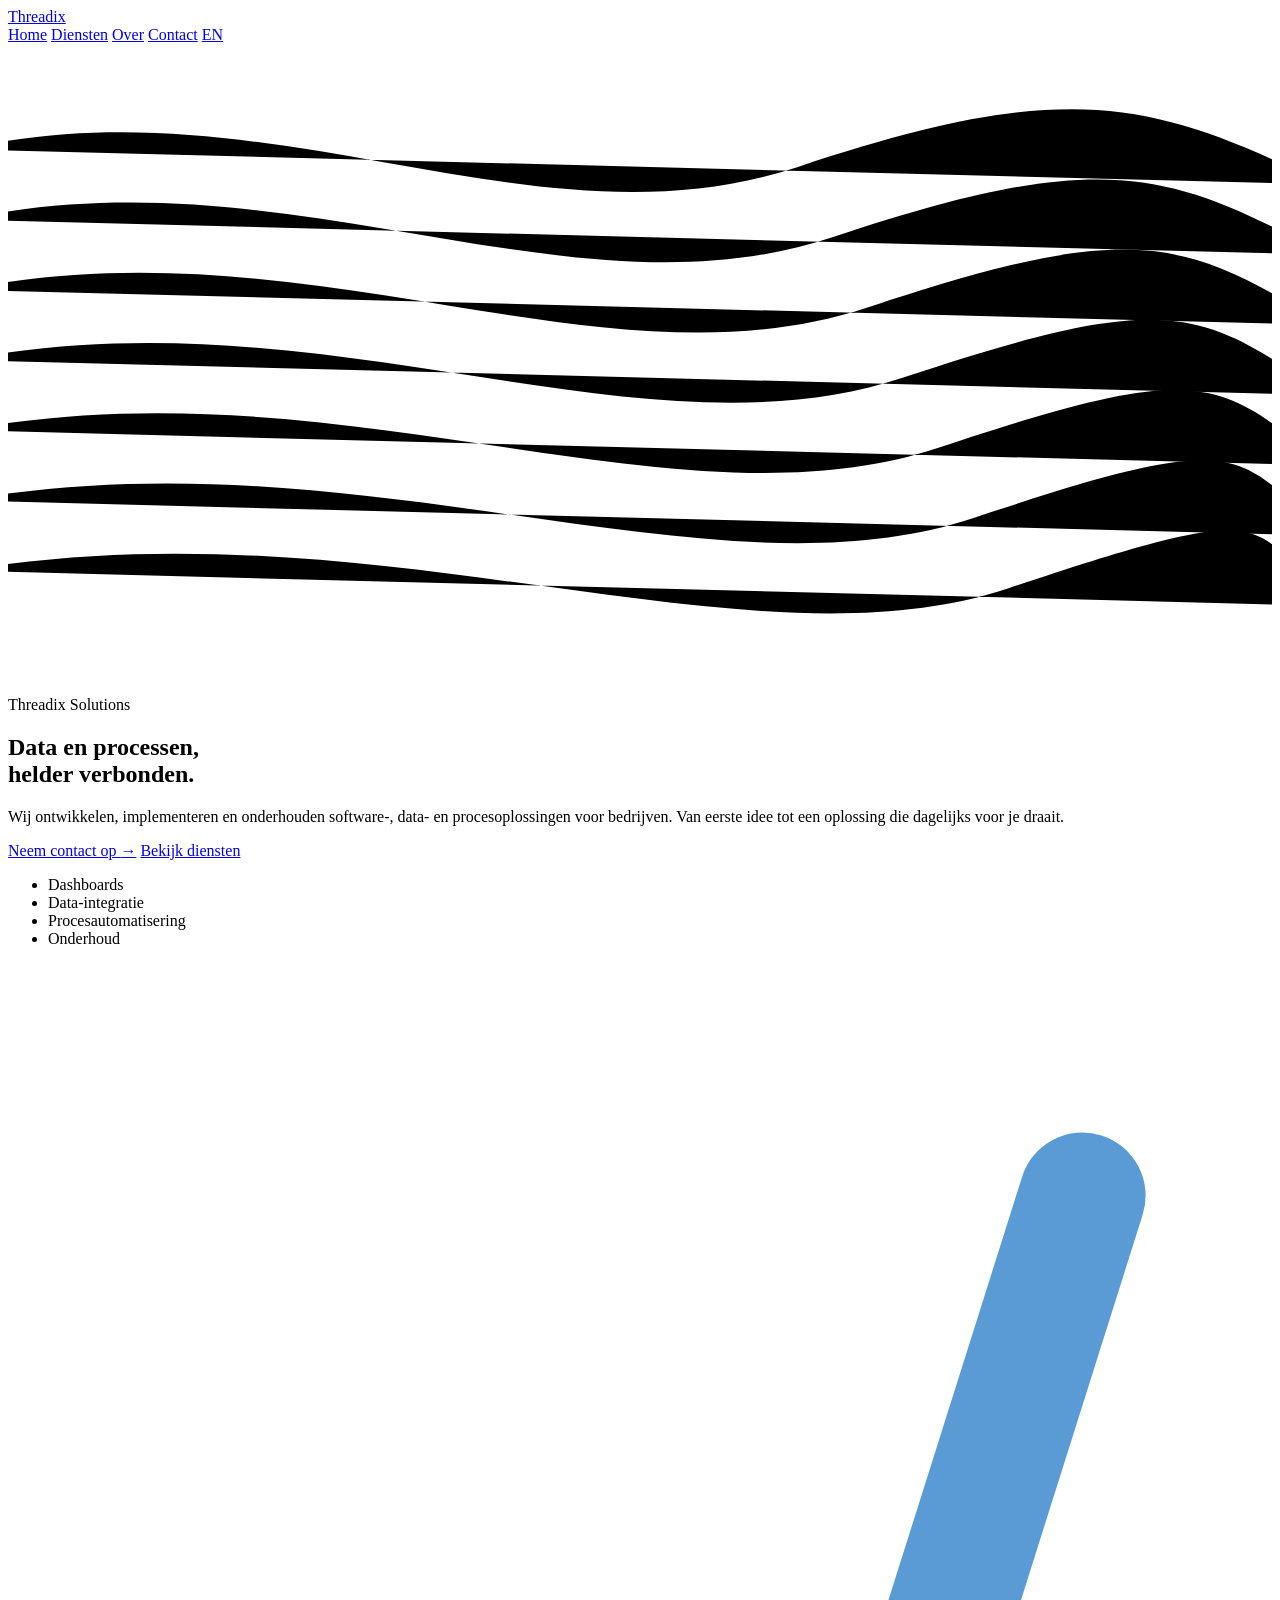
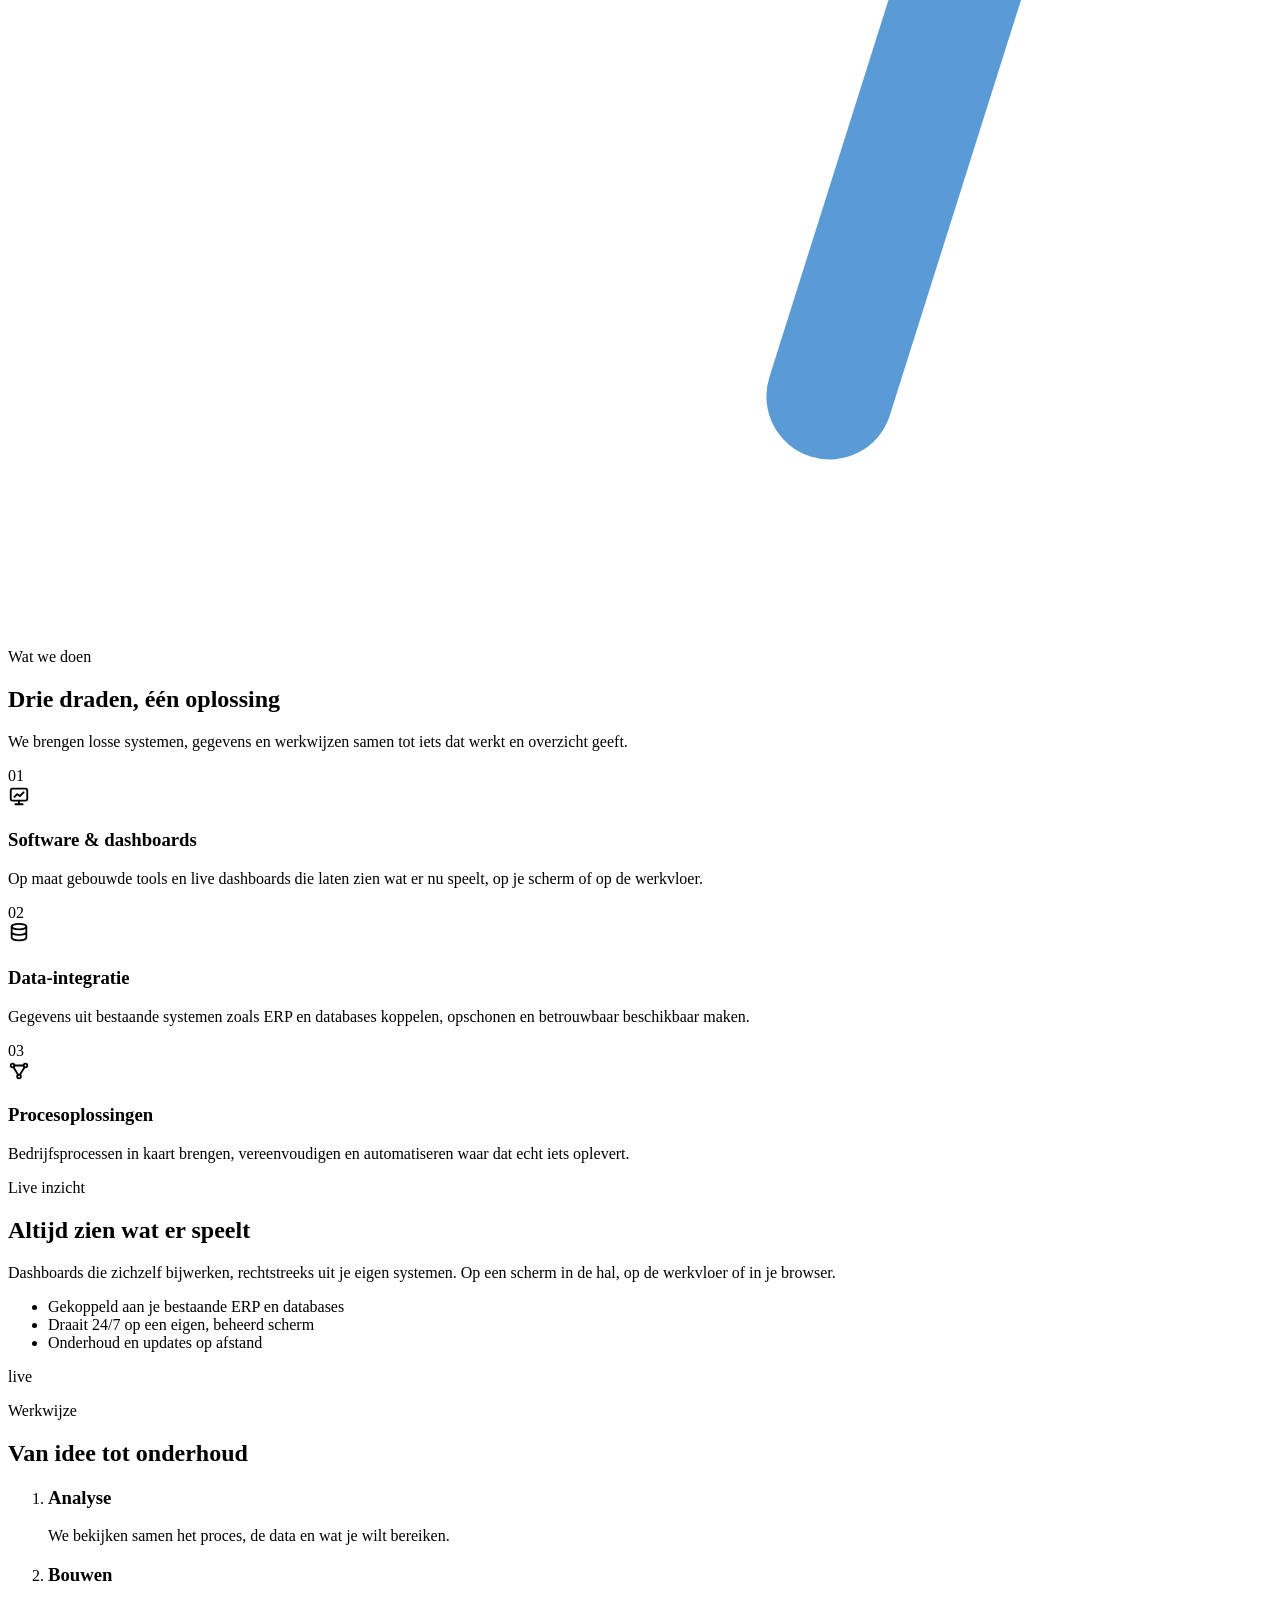
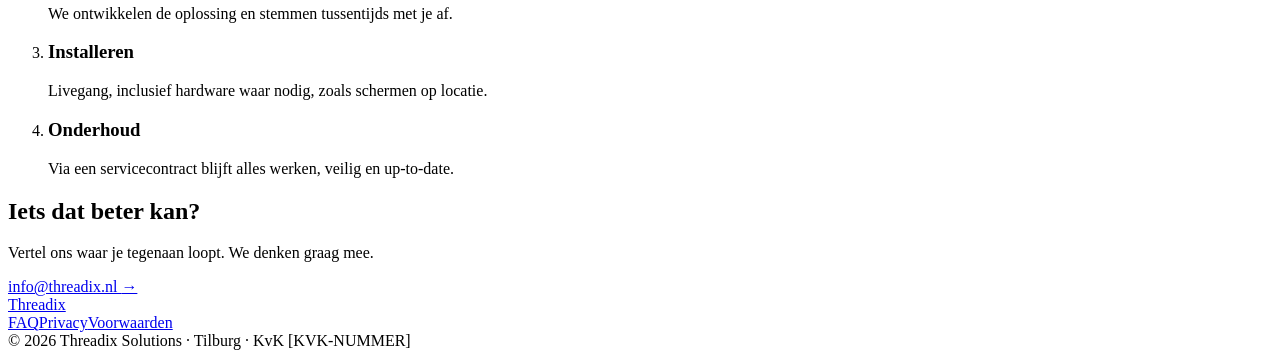
==== index.html @ 9f83ac2f "Add initial index.html for Threadix Solutions website This is the initial commit of the index.html f" ====
<!doctype html>
<html lang="nl">
<head>
  <meta charset="utf-8">
  <meta name="viewport" content="width=device-width, initial-scale=1">
  <title>Threadix Solutions – Software, data en processen voor bedrijven</title>
  <meta name="description" content="Threadix Solutions ontwikkelt, implementeert en onderhoudt software-, data- en procesoplossingen voor bedrijven. Gevestigd in Tilburg.">
  <meta property="og:title" content="Threadix Solutions – Software, data en processen voor bedrijven">
  <meta property="og:description" content="Threadix Solutions ontwikkelt, implementeert en onderhoudt software-, data- en procesoplossingen voor bedrijven. Gevestigd in Tilburg.">
  <link rel="icon" href="favicon.svg" type="image/svg+xml">
  <link rel="stylesheet" href="style.css">
  <script src="site.js" defer></script>
</head>
<body>
  <header class="site-header">
    <div class="wrap">
      <a class="brand" href="index.html"><img src="mark-wit.svg" alt=""><span>Threadix</span></a>
      <nav class="nav" aria-label="Hoofdmenu">
        <a href="index.html" aria-current="page">Home</a>
        <a href="diensten.html">Diensten</a>
        <a href="over.html">Over</a>
        <a href="contact.html">Contact</a>
        <a class="lang" href="en.html" hreflang="en" lang="en">EN</a>
      </nav>
    </div>
  </header>

  <main>
    <section class="hero">
      <svg class="threads-bg" viewBox="0 0 1440 720" preserveAspectRatio="none" aria-hidden="true">
        <path d="M-50 120 C 300 40, 600 240, 900 140 S 1300 60, 1500 160"/>
        <path d="M-50 200 C 320 120, 640 320, 940 220 S 1320 140, 1500 240"/>
        <path d="M-50 280 C 340 200, 680 400, 980 300 S 1340 220, 1500 320"/>
        <path d="M-50 360 C 360 280, 720 480, 1020 380 S 1360 300, 1500 400"/>
        <path d="M-50 440 C 380 360, 760 560, 1060 460 S 1380 380, 1500 480"/>
        <path d="M-50 520 C 400 440, 800 640, 1100 540 S 1400 460, 1500 560"/>
        <path d="M-50 600 C 420 520, 840 720, 1140 620 S 1420 540, 1500 640"/>
      </svg>
      <div class="wrap">
        <div class="hero-text">
          <p class="eyebrow">Threadix Solutions</p>
          <h1>Data en processen,<br><span class="accent">helder verbonden.</span></h1>
          <p class="lead">Wij ontwikkelen, implementeren en onderhouden software-, data- en procesoplossingen voor bedrijven. Van eerste idee tot een oplossing die dagelijks voor je draait.</p>
          <div class="actions">
            <a class="btn btn-primary" href="contact.html">Neem contact op <span class="arrow" aria-hidden="true">→</span></a>
            <a class="btn btn-ghost" href="diensten.html">Bekijk diensten</a>
          </div>
          <ul class="tags"><li>Dashboards</li><li>Data-integratie</li><li>Procesautomatisering</li><li>Onderhoud</li></ul>
        </div>
        <div class="hero-art">
          <svg viewBox="0 0 120 120" aria-hidden="true">
            <g class="draw" stroke-width="12" stroke-linecap="round">
              <line x1="22" y1="98" x2="46" y2="22" stroke="#FFFFFF" pathLength="100"/>
              <line x1="50" y1="98" x2="74" y2="22" stroke="#FFFFFF" pathLength="100"/>
              <line class="pulse" x1="78" y1="98" x2="102" y2="22" stroke="#5B9BD5" pathLength="100"/>
            </g>
          </svg>
        </div>
      </div>
    </section>

    <section class="soft">
      <div class="wrap">
        <div class="reveal">
          <p class="eyebrow">Wat we doen</p>
          <h2>Drie draden, één oplossing</h2>
          <p class="lead">We brengen losse systemen, gegevens en werkwijzen samen tot iets dat werkt en overzicht geeft.</p>
        </div>
        <div class="grid">
          <div class="card reveal">
            <span class="num">01</span>
            <div class="icon"><svg width="22" height="22" viewBox="0 0 24 24" fill="none" stroke="currentColor" stroke-width="2" stroke-linecap="round" aria-hidden="true"><rect x="3" y="4" width="18" height="13" rx="2"/><path d="M8 21h8M12 17v4M7 13l3-3 3 2 4-4"/></svg></div>
            <h3>Software &amp; dashboards</h3>
            <p>Op maat gebouwde tools en live dashboards die laten zien wat er nu speelt, op je scherm of op de werkvloer.</p>
          </div>
          <div class="card reveal">
            <span class="num">02</span>
            <div class="icon"><svg width="22" height="22" viewBox="0 0 24 24" fill="none" stroke="currentColor" stroke-width="2" stroke-linecap="round" aria-hidden="true"><ellipse cx="12" cy="5" rx="8" ry="3"/><path d="M4 5v6c0 1.7 3.6 3 8 3s8-1.3 8-3V5M4 11v6c0 1.7 3.6 3 8 3s8-1.3 8-3v-6"/></svg></div>
            <h3>Data-integratie</h3>
            <p>Gegevens uit bestaande systemen zoals ERP en databases koppelen, opschonen en betrouwbaar beschikbaar maken.</p>
          </div>
          <div class="card reveal">
            <span class="num">03</span>
            <div class="icon"><svg width="22" height="22" viewBox="0 0 24 24" fill="none" stroke="currentColor" stroke-width="2" stroke-linecap="round" aria-hidden="true"><circle cx="5" cy="6" r="2"/><circle cx="19" cy="6" r="2"/><circle cx="12" cy="18" r="2"/><path d="M7 6h10M6 8l5 8M18 8l-5 8"/></svg></div>
            <h3>Procesoplossingen</h3>
            <p>Bedrijfsprocessen in kaart brengen, vereenvoudigen en automatiseren waar dat echt iets oplevert.</p>
          </div>
        </div>
      </div>
    </section>

    <section>
      <div class="wrap split">
        <div class="reveal">
          <p class="eyebrow">Live inzicht</p>
          <h2>Altijd zien wat er speelt</h2>
          <p class="lead">Dashboards die zichzelf bijwerken, rechtstreeks uit je eigen systemen. Op een scherm in de hal, op de werkvloer of in je browser.</p>
          <ul class="check">
            <li>Gekoppeld aan je bestaande ERP en databases</li>
            <li>Draait 24/7 op een eigen, beheerd scherm</li>
            <li>Onderhoud en updates op afstand</li>
          </ul>
        </div>
        <div class="screen reveal" aria-hidden="true">
          <div class="screen-bar"><span></span><span></span><span></span></div>
          <div class="screen-grid">
            <div class="tile accent-tile"><div class="bar w60"></div><div class="bar w40"></div><span class="status">live</span></div>
            <div class="tile"><div class="bar w80"></div><div class="bar w40"></div></div>
            <div class="tile"><div class="bar w60"></div><div class="bar w80"></div></div>
            <div class="tile wide"><div class="bar w40"></div>
              <div class="spark"><i style="height:40%"></i><i style="height:65%;animation-delay:.1s"></i><i style="height:50%;animation-delay:.2s"></i><i style="height:80%;animation-delay:.3s"></i><i style="height:60%;animation-delay:.4s"></i><i style="height:90%;animation-delay:.5s"></i><i style="height:70%;animation-delay:.6s"></i><i style="height:85%;animation-delay:.7s"></i></div>
            </div>
            <div class="tile"><div class="bar w80"></div><div class="bar w60"></div><div class="bar w40"></div></div>
          </div>
        </div>
      </div>
    </section>

    <section class="soft">
      <div class="wrap">
        <div class="reveal">
          <p class="eyebrow">Werkwijze</p>
          <h2>Van idee tot onderhoud</h2>
        </div>
        <ol class="steps reveal">
          <li><h3>Analyse</h3><p>We bekijken samen het proces, de data en wat je wilt bereiken.</p></li>
          <li><h3>Bouwen</h3><p>We ontwikkelen de oplossing en stemmen tussentijds met je af.</p></li>
          <li><h3>Installeren</h3><p>Livegang, inclusief hardware waar nodig, zoals schermen op locatie.</p></li>
          <li><h3>Onderhoud</h3><p>Via een servicecontract blijft alles werken, veilig en up-to-date.</p></li>
        </ol>
      </div>
    </section>

    <section class="cta">
      <div class="wrap reveal">
        <div>
          <h2>Iets dat beter kan?</h2>
          <p>Vertel ons waar je tegenaan loopt. We denken graag mee.</p>
        </div>
        <a class="btn btn-primary" href="mailto:info@threadix.nl">info@threadix.nl <span class="arrow" aria-hidden="true">→</span></a>
      </div>
    </section>
  </main>

  <footer class="site-footer">
    <div class="wrap">
      <a class="brand" href="index.html"><img src="mark-wit.svg" alt=""><span>Threadix</span></a>
      <div class="footer-links"><a href="faq.html">FAQ</a><a href="privacy.html">Privacy</a><a href="voorwaarden.html">Voorwaarden</a></div>
      <span class="mono">© 2026 Threadix Solutions · Tilburg · KvK [KVK-NUMMER]</span>
    </div>
  </footer>
</body>
</html>
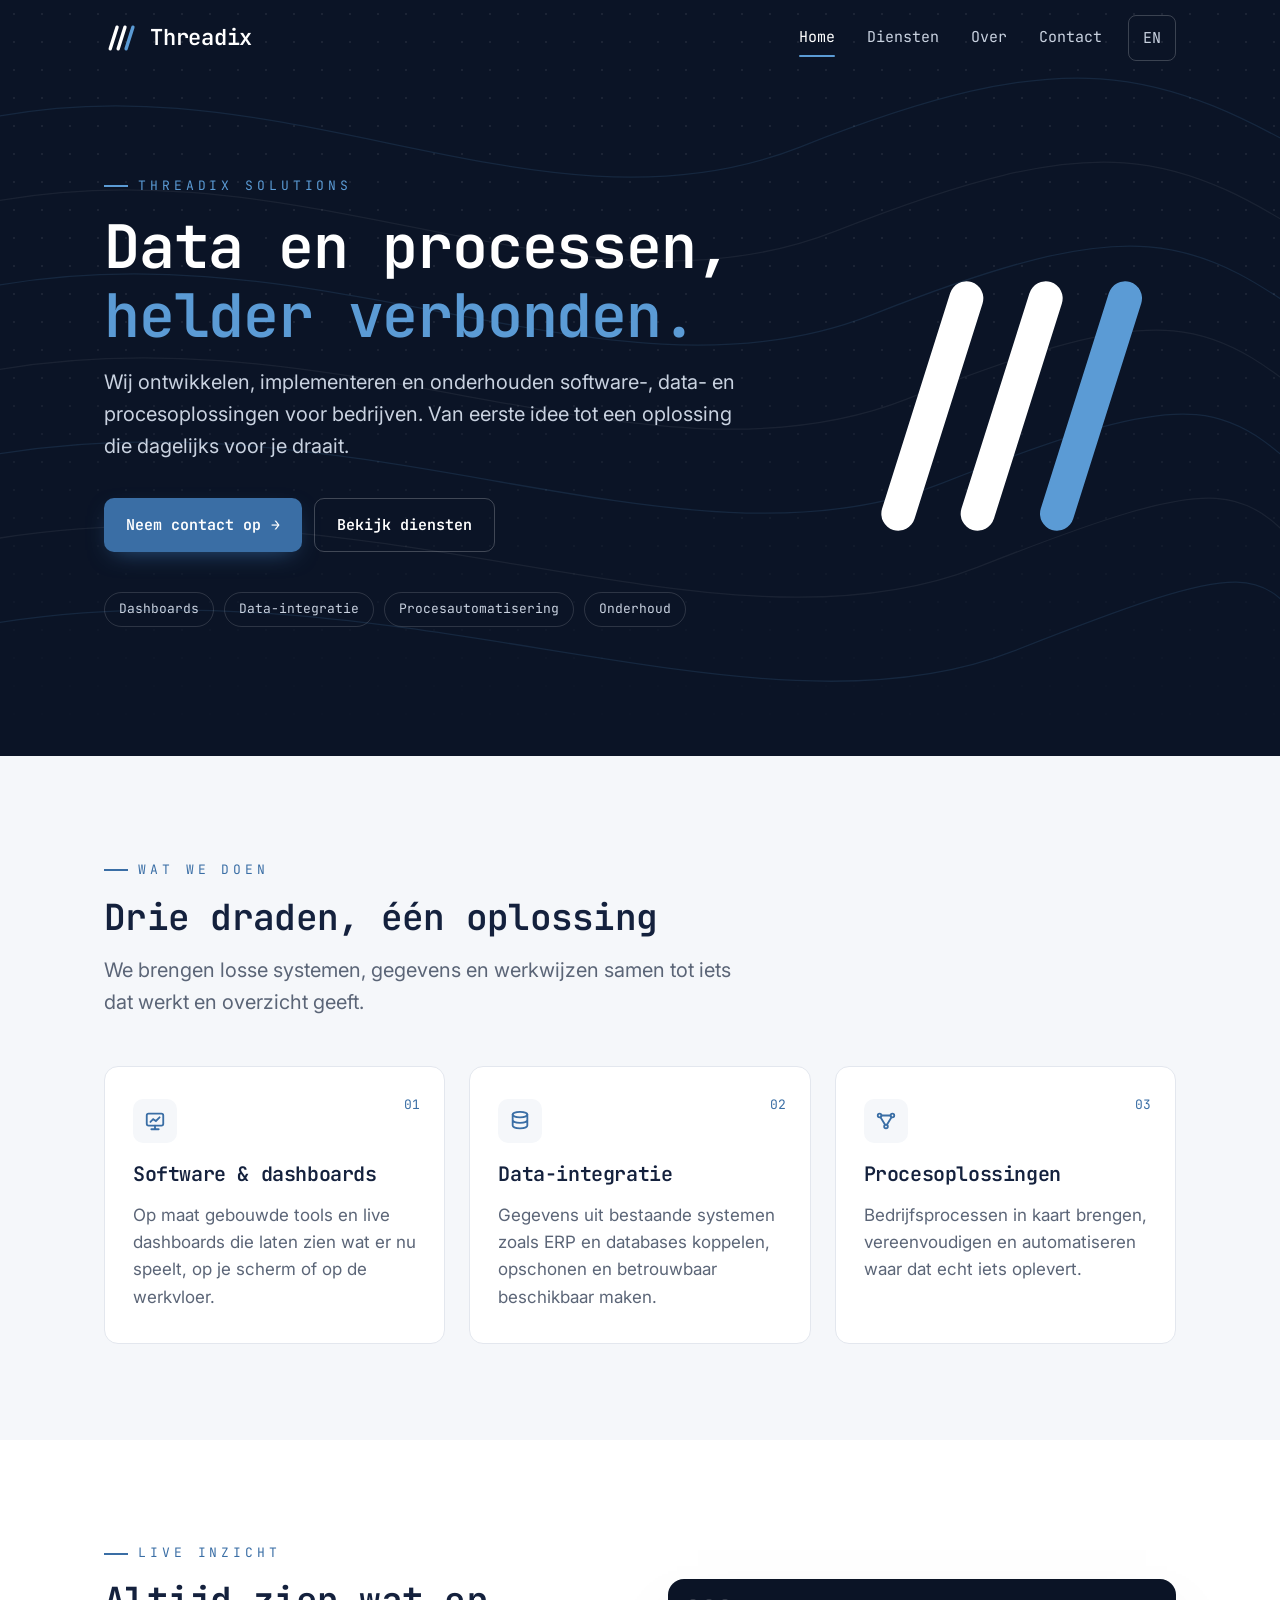
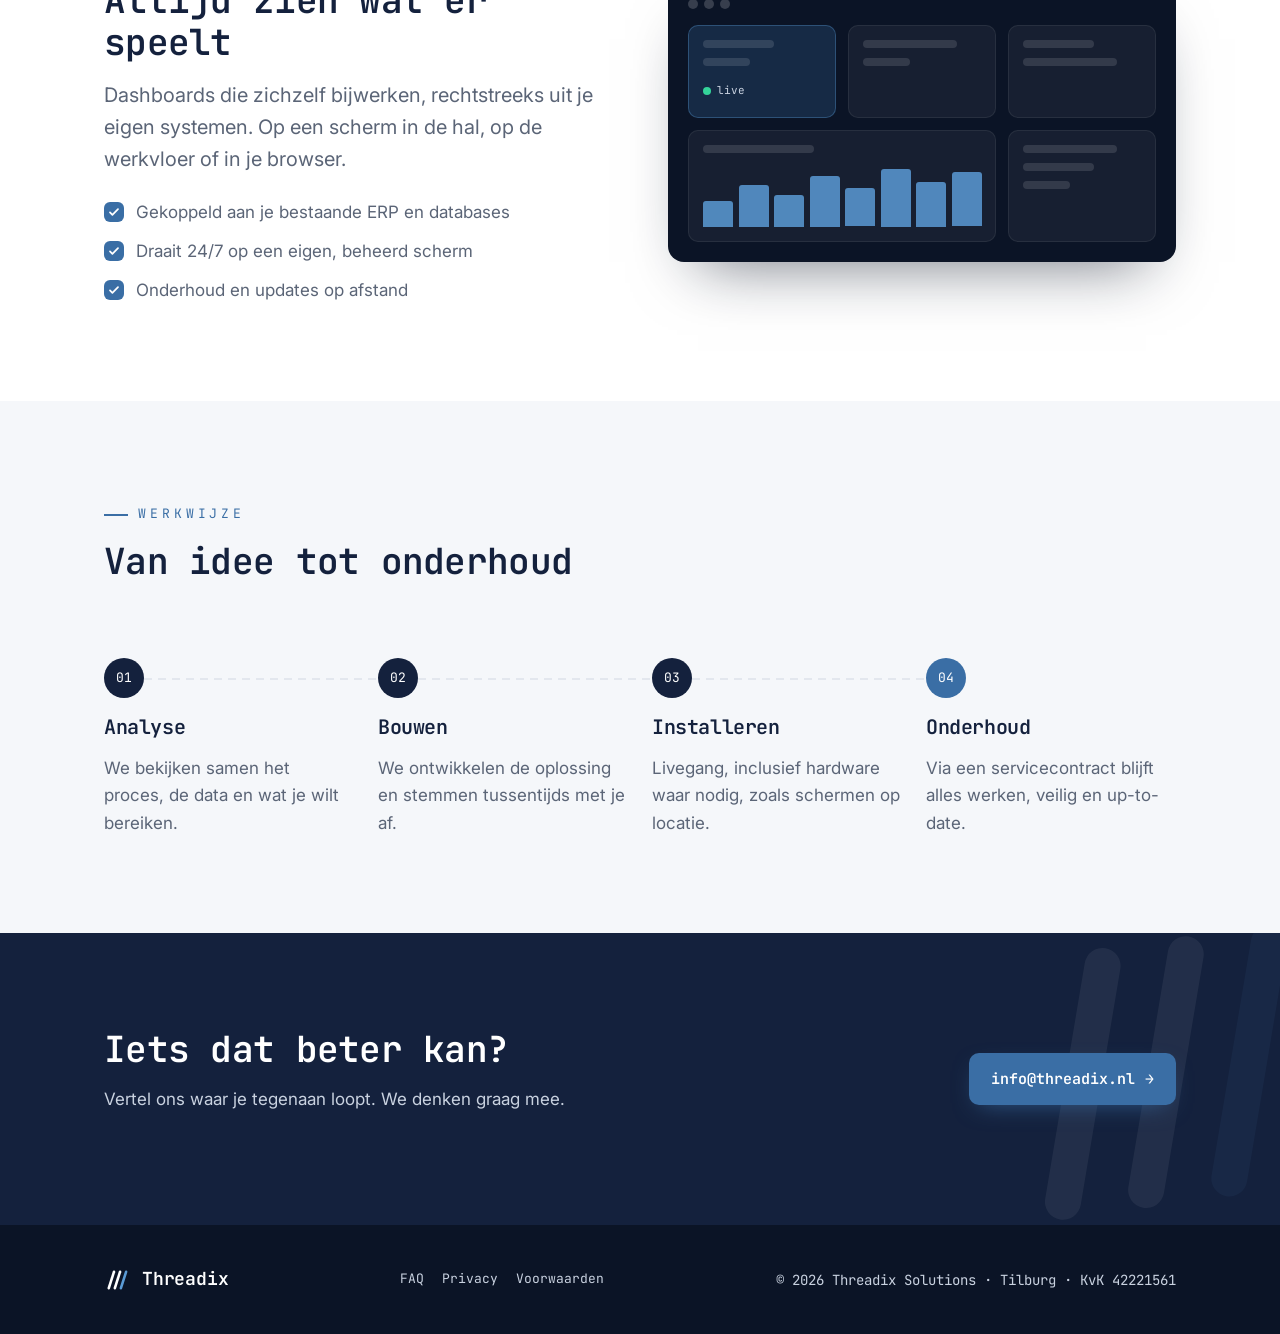
==== commit 7a12f74e: "Update index.html" ====
--- a/index.html
+++ b/index.html
@@ -146,7 +146,7 @@
     <div class="wrap">
       <a class="brand" href="index.html"><img src="mark-wit.svg" alt=""><span>Threadix</span></a>
       <div class="footer-links"><a href="faq.html">FAQ</a><a href="privacy.html">Privacy</a><a href="voorwaarden.html">Voorwaarden</a></div>
-      <span class="mono">© 2026 Threadix Solutions · Tilburg · KvK [KVK-NUMMER]</span>
+      <span class="mono">© 2026 Threadix Solutions · Tilburg · KvK 42221561</span>
     </div>
   </footer>
 </body>
--- a/style.css
+++ b/style.css
@@ -0,0 +1,235 @@
+@import url('https://fonts.googleapis.com/css2?family=Inter:wght@400;500&family=JetBrains+Mono:wght@500;600&display=swap');
+
+:root {
+  --navy: #14213D;
+  --navy-deep: #0B1426;
+  --steel: #3A6EA5;
+  --steel-light: #5B9BD5;
+  --ink: #1B2433;
+  --muted: #5B6577;
+  --line: #E3E7EE;
+  --bg: #FFFFFF;
+  --bg-soft: #F5F7FA;
+  --on-dark: #C9D2E0;
+  --mono: 'JetBrains Mono', ui-monospace, monospace;
+  --sans: 'Inter', system-ui, sans-serif;
+}
+
+* { box-sizing: border-box; }
+html { scroll-behavior: smooth; }
+body { margin: 0; font-family: var(--sans); color: var(--ink); background: var(--bg); line-height: 1.6; font-size: 17px; }
+img { max-width: 100%; display: block; }
+a { color: var(--steel); }
+a:hover { color: var(--navy); }
+.wrap { max-width: 1120px; margin: 0 auto; padding: 0 24px; position: relative; }
+
+/* Header */
+.site-header { position: fixed; inset: 0 0 auto 0; z-index: 20; transition: background .3s, border-color .3s; border-bottom: 1px solid transparent; }
+.site-header.scrolled { background: rgba(11, 20, 38, .82); backdrop-filter: blur(12px); -webkit-backdrop-filter: blur(12px); border-bottom-color: rgba(255,255,255,.08); }
+.site-header .wrap { display: flex; align-items: center; justify-content: space-between; gap: 24px; min-height: 76px; flex-wrap: wrap; }
+.brand { display: flex; align-items: center; gap: 12px; text-decoration: none; color: #fff; }
+.brand img { width: 34px; height: 34px; }
+.brand span { font-family: var(--mono); font-weight: 600; font-size: 22px; letter-spacing: -0.01em; }
+.nav { display: flex; gap: 4px; flex-wrap: wrap; }
+.nav a { font-family: var(--mono); font-size: 15px; text-decoration: none; color: var(--on-dark); padding: 10px 14px; border-radius: 8px; position: relative; }
+.nav a:hover { color: #fff; background: rgba(255,255,255,.06); }
+.nav a[aria-current="page"] { color: #fff; }
+.nav a[aria-current="page"]::after { content: ""; position: absolute; left: 14px; right: 14px; bottom: 4px; height: 2px; background: var(--steel-light); border-radius: 2px; }
+
+/* Type */
+h1, h2, h3 { font-family: var(--mono); color: var(--navy); line-height: 1.15; letter-spacing: -0.02em; margin: 0 0 16px; }
+h1 { font-size: clamp(36px, 5.4vw, 60px); font-weight: 600; }
+h2 { font-size: clamp(26px, 3.2vw, 36px); font-weight: 600; }
+h3 { font-size: 20px; font-weight: 600; }
+p { margin: 0 0 16px; }
+.lead { font-size: 20px; color: var(--muted); max-width: 640px; }
+.eyebrow { font-family: var(--mono); font-size: 13px; letter-spacing: 0.3em; text-transform: uppercase; color: var(--steel); margin-bottom: 16px; display: inline-flex; align-items: center; gap: 10px; }
+.eyebrow::before { content: ""; width: 24px; height: 2px; background: currentColor; }
+.accent { color: var(--steel-light); }
+
+/* Sections */
+section { padding: 96px 0; position: relative; }
+.soft { background: var(--bg-soft); }
+
+/* Dark hero */
+.hero { background: var(--navy-deep); color: #fff; padding: 168px 0 112px; overflow: hidden; isolation: isolate; }
+.hero::before { content: ""; position: absolute; inset: 0; background-image: radial-gradient(rgba(255,255,255,.07) 1px, transparent 1px); background-size: 28px 28px; z-index: -2; mask-image: linear-gradient(to bottom, #000 40%, transparent); -webkit-mask-image: linear-gradient(to bottom, #000 40%, transparent); }
+.hero h1 { color: #fff; }
+.hero .lead { color: var(--on-dark); }
+.hero .eyebrow { color: var(--steel-light); }
+.hero .wrap { display: flex; align-items: center; justify-content: space-between; gap: 48px; flex-wrap: wrap; }
+.hero-text { flex: 1 1 520px; }
+.hero-art { flex: 0 0 340px; width: 340px; }
+.hero-art svg { width: 100%; height: auto; display: block; }
+.hero.small { padding: 152px 0 80px; }
+
+.threads-bg { position: absolute; inset: 0; width: 100%; height: 100%; z-index: -1; opacity: .9; }
+.threads-bg path { fill: none; stroke: rgba(91,155,213,.16); stroke-width: 1.2; animation: drift 14s ease-in-out infinite alternate; }
+.threads-bg path:nth-child(2n) { animation-duration: 18s; stroke: rgba(255,255,255,.07); }
+.threads-bg path:nth-child(3n) { animation-duration: 22s; }
+@keyframes drift { from { transform: translateY(-14px); } to { transform: translateY(14px); } }
+
+.draw line { stroke-dasharray: 100; stroke-dashoffset: 100; animation: draw 1.2s cubic-bezier(.6,.1,.2,1) forwards; }
+.draw line:nth-child(2) { animation-delay: .25s; }
+.draw line:nth-child(3) { animation-delay: .5s; }
+@keyframes draw { to { stroke-dashoffset: 0; } }
+.pulse { animation: pulse 3.2s ease-in-out 1.8s infinite; transform-origin: center; }
+@keyframes pulse { 0%,100% { opacity: 1; } 50% { opacity: .55; } }
+
+/* Buttons */
+.btn { display: inline-flex; align-items: center; gap: 10px; font-family: var(--mono); font-size: 15px; font-weight: 600; text-decoration: none; padding: 14px 22px; border-radius: 10px; min-height: 48px; transition: transform .2s, background .2s, border-color .2s, box-shadow .2s; }
+.btn .arrow { transition: transform .2s; }
+.btn:hover .arrow { transform: translateX(4px); }
+.btn-primary { background: var(--steel); color: #fff; box-shadow: 0 8px 24px -10px rgba(58,110,165,.8); }
+.btn-primary:hover { background: #2F5C8C; color: #fff; transform: translateY(-1px); }
+.btn-ghost { color: #fff; border: 1px solid rgba(255,255,255,.22); }
+.btn-ghost:hover { border-color: #fff; color: #fff; }
+.btn-dark { background: var(--navy); color: #fff; }
+.btn-dark:hover { background: var(--navy-deep); color: #fff; }
+.actions { display: flex; gap: 12px; flex-wrap: wrap; margin-top: 36px; }
+
+/* Tag strip */
+.tags { display: flex; gap: 10px; flex-wrap: wrap; margin-top: 40px; padding: 0; list-style: none; }
+.tags li { font-family: var(--mono); font-size: 13px; color: var(--on-dark); border: 1px solid rgba(255,255,255,.14); border-radius: 999px; padding: 6px 14px; }
+
+/* Grid + cards */
+.grid { display: grid; grid-template-columns: repeat(auto-fit, minmax(260px, 1fr)); gap: 24px; margin-top: 48px; }
+.card { background: #fff; border: 1px solid var(--line); border-radius: 14px; padding: 32px 28px; position: relative; overflow: hidden; transition: transform .25s, box-shadow .25s, border-color .25s; }
+.card::before { content: ""; position: absolute; left: 0; top: 0; height: 3px; width: 0; background: linear-gradient(90deg, var(--navy), var(--steel-light)); transition: width .4s; }
+.card:hover { transform: translateY(-4px); box-shadow: 0 20px 40px -24px rgba(20,33,61,.35); border-color: #CFD6E2; }
+.card:hover::before { width: 100%; }
+.card p { color: var(--muted); margin: 0; }
+.card .icon { width: 44px; height: 44px; border-radius: 10px; background: var(--bg-soft); display: grid; place-items: center; margin-bottom: 20px; color: var(--steel); }
+.card .num { font-family: var(--mono); font-size: 13px; color: var(--steel); position: absolute; right: 24px; top: 28px; }
+
+/* Split feature */
+.split { display: flex; gap: 56px; align-items: center; flex-wrap: wrap; }
+.split > * { flex: 1 1 420px; min-width: 0; }
+.screen { background: var(--navy-deep); border-radius: 16px; padding: 20px; box-shadow: 0 30px 60px -30px rgba(11,20,38,.6); }
+.screen-bar { display: flex; gap: 6px; margin-bottom: 16px; }
+.screen-bar span { width: 10px; height: 10px; border-radius: 50%; background: rgba(255,255,255,.18); }
+.screen-grid { display: grid; grid-template-columns: repeat(3, minmax(0, 1fr)); gap: 12px; }
+.tile { background: rgba(255,255,255,.05); border: 1px solid rgba(255,255,255,.07); border-radius: 10px; padding: 14px; min-height: 84px; }
+.tile .bar { height: 8px; border-radius: 4px; background: rgba(255,255,255,.12); margin-bottom: 10px; }
+.tile .bar.w60 { width: 60%; } .tile .bar.w40 { width: 40%; } .tile .bar.w80 { width: 80%; }
+.tile.wide { grid-column: span 2; }
+.tile.accent-tile { background: rgba(58,110,165,.25); border-color: rgba(91,155,213,.35); }
+.spark { display: flex; align-items: flex-end; gap: 6px; height: 64px; margin-top: 8px; }
+.spark i { flex: 1; background: var(--steel-light); border-radius: 3px 3px 0 0; opacity: .85; animation: grow 1.4s ease-out both; transform-origin: bottom; }
+@keyframes grow { from { transform: scaleY(0); } to { transform: scaleY(1); } }
+.status { display: inline-flex; align-items: center; gap: 6px; font-family: var(--mono); font-size: 11px; color: var(--on-dark); }
+.status::before { content: ""; width: 8px; height: 8px; border-radius: 50%; background: #34D399; box-shadow: 0 0 0 0 rgba(52,211,153,.6); animation: ping 2s infinite; }
+@keyframes ping { 0% { box-shadow: 0 0 0 0 rgba(52,211,153,.6); } 100% { box-shadow: 0 0 0 10px rgba(52,211,153,0); } }
+.check { list-style: none; padding: 0; margin: 24px 0 0; display: grid; gap: 12px; }
+.check li { display: flex; gap: 12px; align-items: flex-start; color: var(--muted); }
+.check li::before { content: ""; flex: 0 0 20px; height: 20px; margin-top: 3px; border-radius: 6px; background: var(--steel) url("data:image/svg+xml,%3Csvg xmlns='http://www.w3.org/2000/svg' viewBox='0 0 20 20'%3E%3Cpath d='M5 10.5l3 3 7-7' fill='none' stroke='white' stroke-width='2.2' stroke-linecap='round' stroke-linejoin='round'/%3E%3C/svg%3E") center/16px no-repeat; }
+
+/* Steps */
+.steps { list-style: none; padding: 0; margin: 48px 0 0; display: grid; grid-template-columns: repeat(auto-fit, minmax(220px, 1fr)); gap: 24px; counter-reset: s; position: relative; }
+.steps li { padding-top: 28px; counter-increment: s; position: relative; }
+.steps li::before { content: "0" counter(s); font-family: var(--mono); font-size: 13px; color: #fff; background: var(--navy); width: 40px; height: 40px; border-radius: 50%; display: grid; place-items: center; margin-bottom: 18px; position: relative; z-index: 1; }
+.steps li::after { content: ""; position: absolute; top: 48px; left: 40px; right: -24px; height: 2px; background: repeating-linear-gradient(90deg, var(--line) 0 8px, transparent 8px 14px); }
+.steps li:last-child::after { display: none; }
+.steps li:last-child::before { background: var(--steel); }
+.steps p { color: var(--muted); margin: 0; }
+
+/* Service blocks */
+.service { display: flex; gap: 48px; flex-wrap: wrap; padding: 48px 0; border-top: 1px solid var(--line); }
+.service:first-of-type { border-top: 0; }
+.service h2 { flex: 1 1 280px; font-size: 26px; display: flex; gap: 14px; align-items: baseline; }
+.service h2 small { font-size: 14px; color: var(--steel); font-weight: 500; }
+.service .body { flex: 2 1 480px; }
+.service ul { padding-left: 20px; margin: 0; color: var(--muted); }
+.service li { margin-bottom: 8px; }
+
+/* Contact */
+.contact-card { background: #fff; border: 1px solid var(--line); border-radius: 16px; padding: 12px 32px; max-width: 620px; box-shadow: 0 30px 60px -40px rgba(20,33,61,.4); }
+.contact-list { list-style: none; padding: 0; margin: 0; }
+.contact-list li { display: flex; justify-content: space-between; gap: 16px; flex-wrap: wrap; border-bottom: 1px solid var(--line); padding: 20px 0; }
+.contact-list li:last-child { border-bottom: 0; }
+.contact-list .label { font-family: var(--mono); font-size: 14px; color: var(--muted); }
+.contact-list a, .contact-list .value { font-family: var(--mono); font-weight: 600; color: var(--navy); text-decoration: none; }
+.contact-list a:hover { color: var(--steel); }
+
+/* CTA band */
+.cta { background: var(--navy); color: #fff; overflow: hidden; isolation: isolate; }
+.cta::after { content: ""; position: absolute; right: -60px; top: -40px; width: 360px; height: 360px; background: url("mark-wit.svg") center/contain no-repeat; opacity: .06; z-index: -1; transform: rotate(-8deg); }
+.cta h2 { color: #fff; }
+.cta p { color: var(--on-dark); }
+.cta .wrap { display: flex; align-items: center; justify-content: space-between; gap: 32px; flex-wrap: wrap; }
+
+/* Footer */
+.site-footer { background: var(--navy-deep); padding: 40px 0; font-size: 14px; color: var(--on-dark); }
+.site-footer .wrap { display: flex; justify-content: space-between; gap: 16px; flex-wrap: wrap; align-items: center; }
+.site-footer .mono { font-family: var(--mono); }
+.site-footer .brand span { font-size: 18px; }
+.site-footer .brand img { width: 26px; height: 26px; }
+
+
+/* Language switch */
+.lang { font-family: var(--mono); font-size: 13px; color: var(--on-dark); text-decoration: none; border: 1px solid rgba(255,255,255,.2); border-radius: 6px; padding: 6px 10px; margin-left: 8px; }
+.lang:hover { color: #fff; border-color: #fff; }
+
+/* Prose pages (privacy, terms) */
+.prose { max-width: 760px; }
+.prose h2 { font-size: 22px; margin-top: 40px; }
+.prose p, .prose li { color: var(--ink); }
+.prose ul { padding-left: 20px; }
+.prose .muted { color: var(--muted); font-size: 15px; }
+
+/* FAQ */
+.faq { max-width: 820px; margin-top: 40px; }
+.faq details { border-bottom: 1px solid var(--line); padding: 20px 0; }
+.faq summary { font-family: var(--mono); font-weight: 600; color: var(--navy); cursor: pointer; list-style: none; display: flex; justify-content: space-between; gap: 16px; font-size: 17px; }
+.faq summary::-webkit-details-marker { display: none; }
+.faq summary::after { content: "+"; color: var(--steel); font-size: 22px; line-height: 1; transition: transform .2s; }
+.faq details[open] summary::after { transform: rotate(45deg); }
+.faq details p { margin: 14px 0 0; color: var(--muted); }
+
+/* Case */
+.case { background: #fff; border: 1px solid var(--line); border-radius: 16px; overflow: hidden; display: flex; flex-wrap: wrap; }
+.case .case-side { background: var(--navy-deep); color: #fff; padding: 36px; flex: 1 1 300px; }
+.case .case-side h3 { color: #fff; }
+.case .case-side p { color: var(--on-dark); }
+.case .case-body { padding: 36px; flex: 2 1 420px; }
+.case dl { display: grid; grid-template-columns: repeat(auto-fit, minmax(180px, 1fr)); gap: 20px; margin: 0; }
+.case dt { font-family: var(--mono); font-size: 13px; color: var(--steel); margin-bottom: 6px; }
+.case dd { margin: 0; color: var(--muted); }
+.tag-dark { display: inline-block; font-family: var(--mono); font-size: 12px; color: var(--steel-light); border: 1px solid rgba(91,155,213,.4); border-radius: 999px; padding: 4px 12px; margin-bottom: 16px; }
+
+/* About */
+.about-grid { display: flex; gap: 56px; flex-wrap: wrap; align-items: flex-start; }
+.about-grid > * { flex: 1 1 380px; min-width: 0; }
+.fact { border-left: 3px solid var(--steel); padding-left: 18px; margin-bottom: 24px; }
+.fact strong { font-family: var(--mono); color: var(--navy); display: block; margin-bottom: 4px; }
+.fact span { color: var(--muted); }
+
+/* 404 */
+.notfound { min-height: 70vh; display: flex; align-items: center; }
+
+/* Footer links */
+.footer-links { display: flex; gap: 18px; flex-wrap: wrap; }
+.footer-links a { color: var(--on-dark); text-decoration: none; font-family: var(--mono); font-size: 13px; }
+.footer-links a:hover { color: #fff; }
+
+/* Reveal */
+.reveal { opacity: 0; transform: translateY(24px); transition: opacity .7s ease, transform .7s ease; }
+.reveal.in { opacity: 1; transform: none; }
+
+@media (max-width: 720px) {
+  section { padding: 64px 0; }
+  .site-header { background: rgba(11, 20, 38, .92); backdrop-filter: blur(12px); -webkit-backdrop-filter: blur(12px); }
+  .site-header .wrap { min-height: 60px; padding-top: 8px; padding-bottom: 8px; gap: 4px; }
+  .nav { flex-wrap: nowrap; overflow-x: auto; width: 100%; margin: 0 -10px; }
+  .nav a { padding: 10px; white-space: nowrap; }
+  .hero, .hero.small { padding: 150px 0 64px; }
+  .hero-art { display: none; }
+  .steps li::after { display: none; }
+  .contact-card { padding: 4px 20px; }
+}
+
+@media (prefers-reduced-motion: reduce) {
+  *, *::before, *::after { animation: none !important; transition: none !important; }
+  .draw line { stroke-dashoffset: 0; }
+  .reveal { opacity: 1; transform: none; }
+}
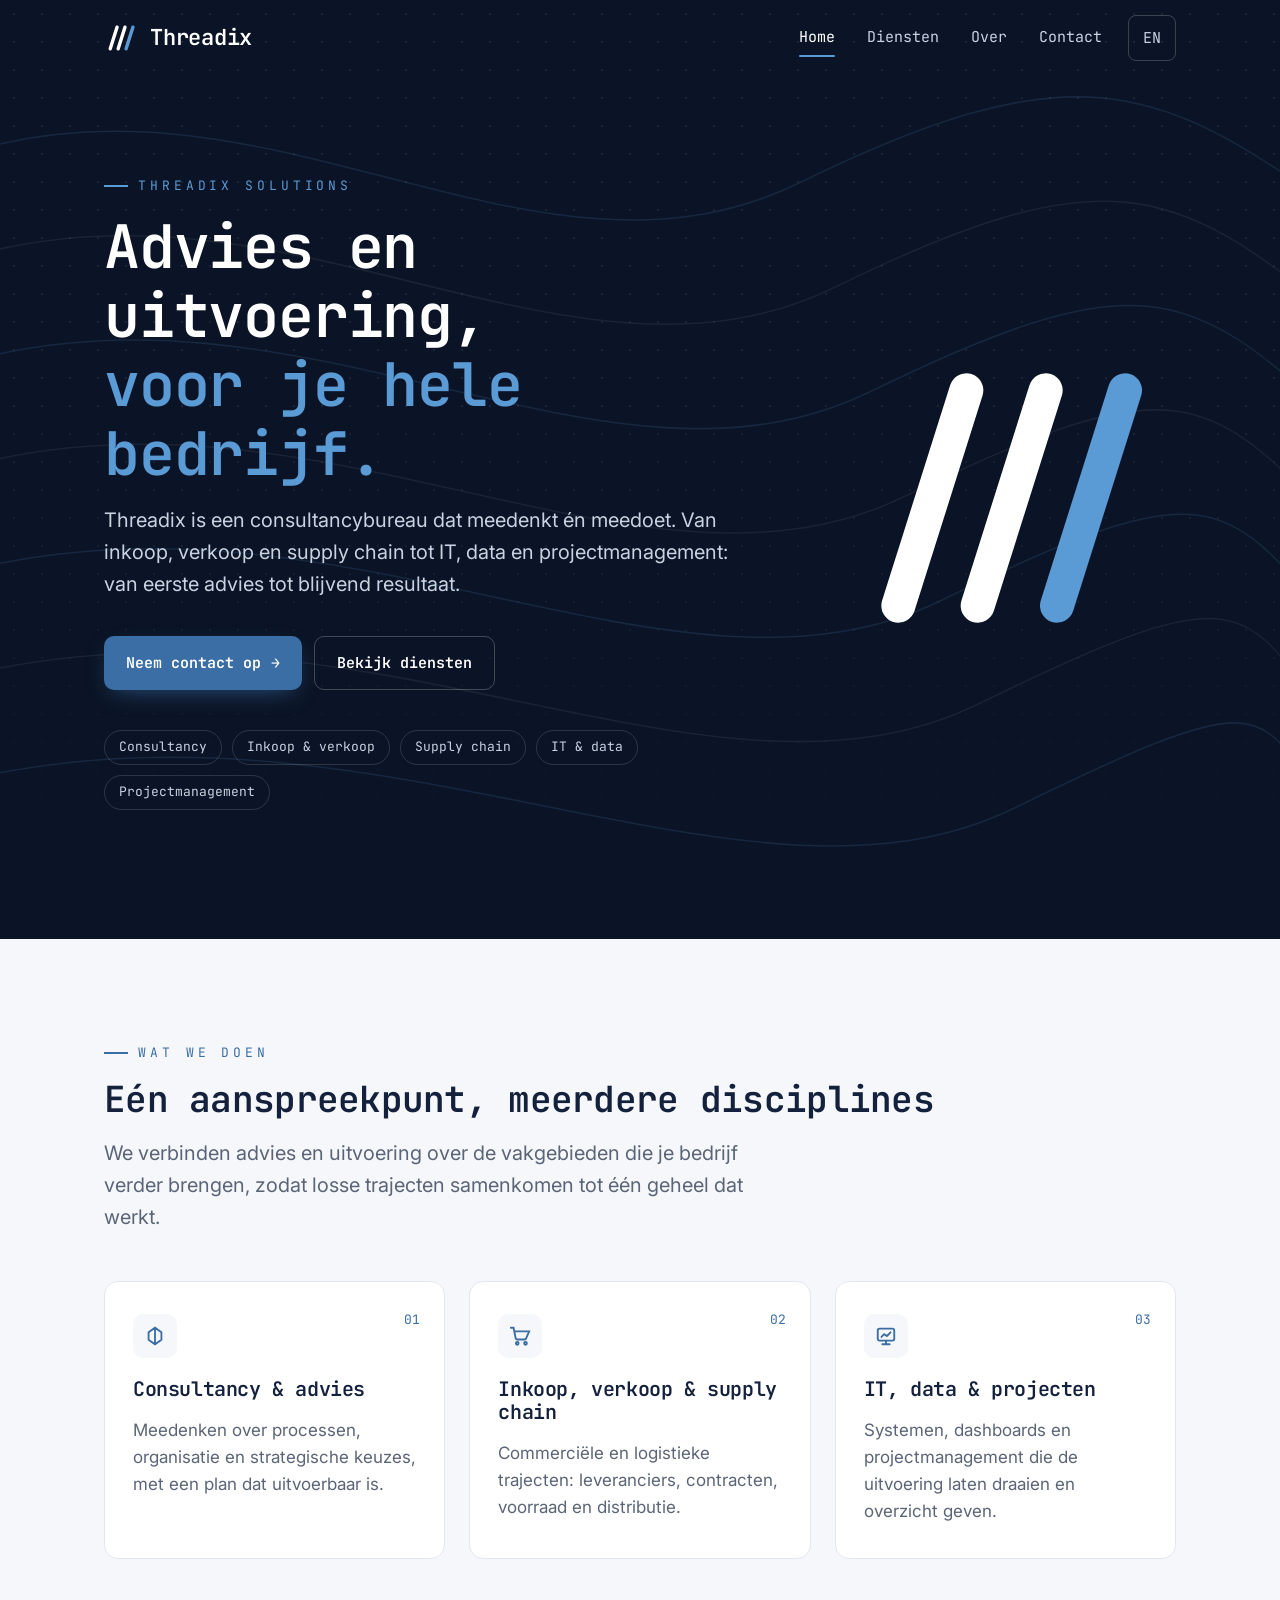
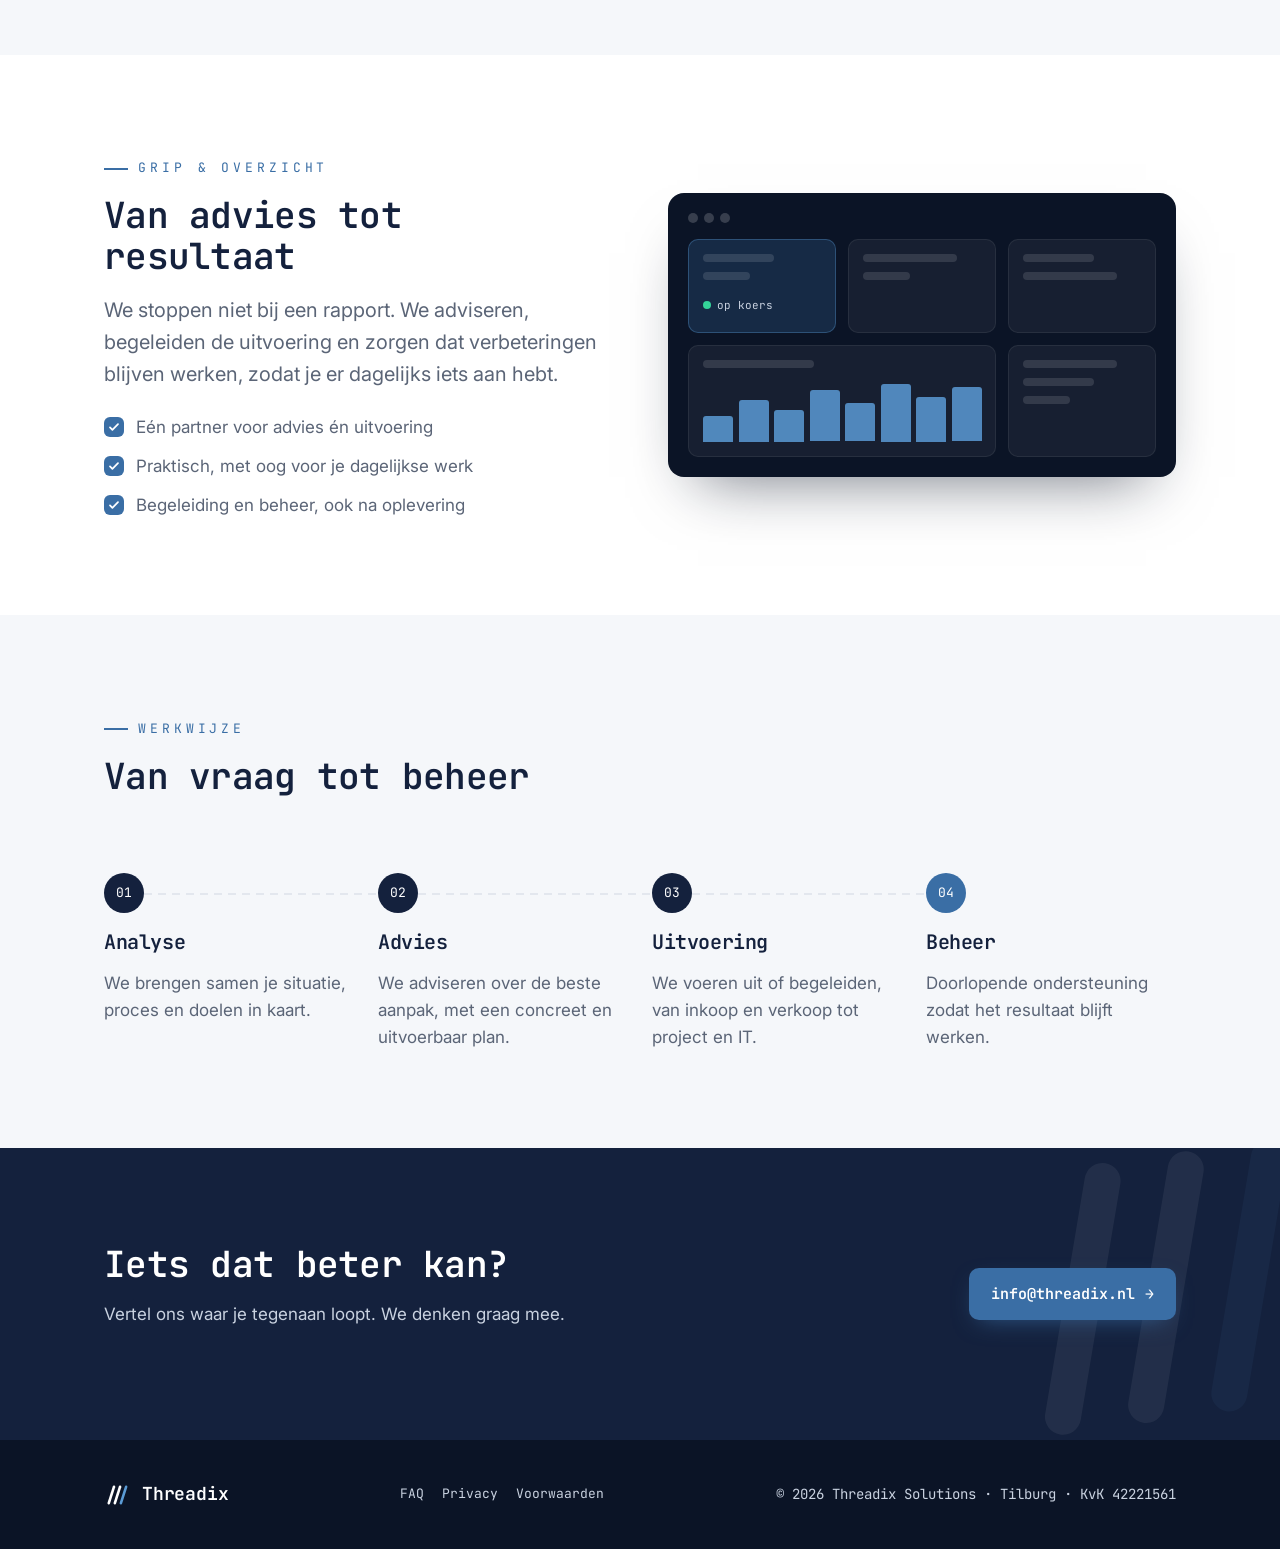
==== commit fbd2e2f7: "Update index.html" ====
--- a/index.html
+++ b/index.html
@@ -3,10 +3,10 @@
 <head>
   <meta charset="utf-8">
   <meta name="viewport" content="width=device-width, initial-scale=1">
-  <title>Threadix Solutions – Software, data en processen voor bedrijven</title>
-  <meta name="description" content="Threadix Solutions ontwikkelt, implementeert en onderhoudt software-, data- en procesoplossingen voor bedrijven. Gevestigd in Tilburg.">
-  <meta property="og:title" content="Threadix Solutions – Software, data en processen voor bedrijven">
-  <meta property="og:description" content="Threadix Solutions ontwikkelt, implementeert en onderhoudt software-, data- en procesoplossingen voor bedrijven. Gevestigd in Tilburg.">
+  <title>Threadix Solutions — Consultancy voor inkoop, verkoop, supply chain, IT en projecten</title>
+  <meta name="description" content="Threadix Solutions is een consultancybureau dat bedrijven adviseert en ondersteunt op het gebied van inkoop, verkoop, supply chain, IT, data en projectmanagement. Gevestigd in Tilburg.">
+  <meta property="og:title" content="Threadix Solutions — Consultancy voor bedrijven">
+  <meta property="og:description" content="Consultancy en uitvoering op het gebied van inkoop, verkoop, supply chain, IT, data en projectmanagement. Gevestigd in Tilburg.">
   <link rel="icon" href="favicon.svg" type="image/svg+xml">
   <link rel="stylesheet" href="style.css">
   <script src="site.js" defer></script>
@@ -39,13 +39,13 @@
       <div class="wrap">
         <div class="hero-text">
           <p class="eyebrow">Threadix Solutions</p>
-          <h1>Data en processen,<br><span class="accent">helder verbonden.</span></h1>
-          <p class="lead">Wij ontwikkelen, implementeren en onderhouden software-, data- en procesoplossingen voor bedrijven. Van eerste idee tot een oplossing die dagelijks voor je draait.</p>
+          <h1>Advies en uitvoering,<br><span class="accent">voor je hele bedrijf.</span></h1>
+          <p class="lead">Threadix is een consultancybureau dat meedenkt én meedoet. Van inkoop, verkoop en supply chain tot IT, data en projectmanagement: van eerste advies tot blijvend resultaat.</p>
           <div class="actions">
             <a class="btn btn-primary" href="contact.html">Neem contact op <span class="arrow" aria-hidden="true">→</span></a>
             <a class="btn btn-ghost" href="diensten.html">Bekijk diensten</a>
           </div>
-          <ul class="tags"><li>Dashboards</li><li>Data-integratie</li><li>Procesautomatisering</li><li>Onderhoud</li></ul>
+          <ul class="tags"><li>Consultancy</li><li>Inkoop &amp; verkoop</li><li>Supply chain</li><li>IT &amp; data</li><li>Projectmanagement</li></ul>
         </div>
         <div class="hero-art">
           <svg viewBox="0 0 120 120" aria-hidden="true">
@@ -63,27 +63,27 @@
       <div class="wrap">
         <div class="reveal">
           <p class="eyebrow">Wat we doen</p>
-          <h2>Drie draden, één oplossing</h2>
-          <p class="lead">We brengen losse systemen, gegevens en werkwijzen samen tot iets dat werkt en overzicht geeft.</p>
+          <h2>Eén aanspreekpunt, meerdere disciplines</h2>
+          <p class="lead">We verbinden advies en uitvoering over de vakgebieden die je bedrijf verder brengen, zodat losse trajecten samenkomen tot één geheel dat werkt.</p>
         </div>
         <div class="grid">
           <div class="card reveal">
             <span class="num">01</span>
-            <div class="icon"><svg width="22" height="22" viewBox="0 0 24 24" fill="none" stroke="currentColor" stroke-width="2" stroke-linecap="round" aria-hidden="true"><rect x="3" y="4" width="18" height="13" rx="2"/><path d="M8 21h8M12 17v4M7 13l3-3 3 2 4-4"/></svg></div>
-            <h3>Software &amp; dashboards</h3>
-            <p>Op maat gebouwde tools en live dashboards die laten zien wat er nu speelt, op je scherm of op de werkvloer.</p>
+            <div class="icon"><svg width="22" height="22" viewBox="0 0 24 24" fill="none" stroke="currentColor" stroke-width="2" stroke-linecap="round" aria-hidden="true"><path d="M12 3v18M5 8l7-5 7 5M5 8v8l7 5 7-5V8"/></svg></div>
+            <h3>Consultancy &amp; advies</h3>
+            <p>Meedenken over processen, organisatie en strategische keuzes, met een plan dat uitvoerbaar is.</p>
           </div>
           <div class="card reveal">
             <span class="num">02</span>
-            <div class="icon"><svg width="22" height="22" viewBox="0 0 24 24" fill="none" stroke="currentColor" stroke-width="2" stroke-linecap="round" aria-hidden="true"><ellipse cx="12" cy="5" rx="8" ry="3"/><path d="M4 5v6c0 1.7 3.6 3 8 3s8-1.3 8-3V5M4 11v6c0 1.7 3.6 3 8 3s8-1.3 8-3v-6"/></svg></div>
-            <h3>Data-integratie</h3>
-            <p>Gegevens uit bestaande systemen zoals ERP en databases koppelen, opschonen en betrouwbaar beschikbaar maken.</p>
+            <div class="icon"><svg width="22" height="22" viewBox="0 0 24 24" fill="none" stroke="currentColor" stroke-width="2" stroke-linecap="round" aria-hidden="true"><circle cx="9" cy="20" r="1.5"/><circle cx="18" cy="20" r="1.5"/><path d="M2 3h3l2.2 11.2a2 2 0 0 0 2 1.6h7.6a2 2 0 0 0 2-1.6L22 7H6"/></svg></div>
+            <h3>Inkoop, verkoop &amp; supply chain</h3>
+            <p>Commerciële en logistieke trajecten: leveranciers, contracten, voorraad en distributie.</p>
           </div>
           <div class="card reveal">
             <span class="num">03</span>
-            <div class="icon"><svg width="22" height="22" viewBox="0 0 24 24" fill="none" stroke="currentColor" stroke-width="2" stroke-linecap="round" aria-hidden="true"><circle cx="5" cy="6" r="2"/><circle cx="19" cy="6" r="2"/><circle cx="12" cy="18" r="2"/><path d="M7 6h10M6 8l5 8M18 8l-5 8"/></svg></div>
-            <h3>Procesoplossingen</h3>
-            <p>Bedrijfsprocessen in kaart brengen, vereenvoudigen en automatiseren waar dat echt iets oplevert.</p>
+            <div class="icon"><svg width="22" height="22" viewBox="0 0 24 24" fill="none" stroke="currentColor" stroke-width="2" stroke-linecap="round" aria-hidden="true"><rect x="3" y="4" width="18" height="13" rx="2"/><path d="M8 21h8M12 17v4M7 13l3-3 3 2 4-4"/></svg></div>
+            <h3>IT, data &amp; projecten</h3>
+            <p>Systemen, dashboards en projectmanagement die de uitvoering laten draaien en overzicht geven.</p>
           </div>
         </div>
       </div>
@@ -92,19 +92,19 @@
     <section>
       <div class="wrap split">
         <div class="reveal">
-          <p class="eyebrow">Live inzicht</p>
-          <h2>Altijd zien wat er speelt</h2>
-          <p class="lead">Dashboards die zichzelf bijwerken, rechtstreeks uit je eigen systemen. Op een scherm in de hal, op de werkvloer of in je browser.</p>
+          <p class="eyebrow">Grip &amp; overzicht</p>
+          <h2>Van advies tot resultaat</h2>
+          <p class="lead">We stoppen niet bij een rapport. We adviseren, begeleiden de uitvoering en zorgen dat verbeteringen blijven werken, zodat je er dagelijks iets aan hebt.</p>
           <ul class="check">
-            <li>Gekoppeld aan je bestaande ERP en databases</li>
-            <li>Draait 24/7 op een eigen, beheerd scherm</li>
-            <li>Onderhoud en updates op afstand</li>
+            <li>Eén partner voor advies én uitvoering</li>
+            <li>Praktisch, met oog voor je dagelijkse werk</li>
+            <li>Begeleiding en beheer, ook na oplevering</li>
           </ul>
         </div>
         <div class="screen reveal" aria-hidden="true">
           <div class="screen-bar"><span></span><span></span><span></span></div>
           <div class="screen-grid">
-            <div class="tile accent-tile"><div class="bar w60"></div><div class="bar w40"></div><span class="status">live</span></div>
+            <div class="tile accent-tile"><div class="bar w60"></div><div class="bar w40"></div><span class="status">op koers</span></div>
             <div class="tile"><div class="bar w80"></div><div class="bar w40"></div></div>
             <div class="tile"><div class="bar w60"></div><div class="bar w80"></div></div>
             <div class="tile wide"><div class="bar w40"></div>
@@ -120,13 +120,13 @@
       <div class="wrap">
         <div class="reveal">
           <p class="eyebrow">Werkwijze</p>
-          <h2>Van idee tot onderhoud</h2>
+          <h2>Van vraag tot beheer</h2>
         </div>
         <ol class="steps reveal">
-          <li><h3>Analyse</h3><p>We bekijken samen het proces, de data en wat je wilt bereiken.</p></li>
-          <li><h3>Bouwen</h3><p>We ontwikkelen de oplossing en stemmen tussentijds met je af.</p></li>
-          <li><h3>Installeren</h3><p>Livegang, inclusief hardware waar nodig, zoals schermen op locatie.</p></li>
-          <li><h3>Onderhoud</h3><p>Via een servicecontract blijft alles werken, veilig en up-to-date.</p></li>
+          <li><h3>Analyse</h3><p>We brengen samen je situatie, proces en doelen in kaart.</p></li>
+          <li><h3>Advies</h3><p>We adviseren over de beste aanpak, met een concreet en uitvoerbaar plan.</p></li>
+          <li><h3>Uitvoering</h3><p>We voeren uit of begeleiden, van inkoop en verkoop tot project en IT.</p></li>
+          <li><h3>Beheer</h3><p>Doorlopende ondersteuning zodat het resultaat blijft werken.</p></li>
         </ol>
       </div>
     </section>
